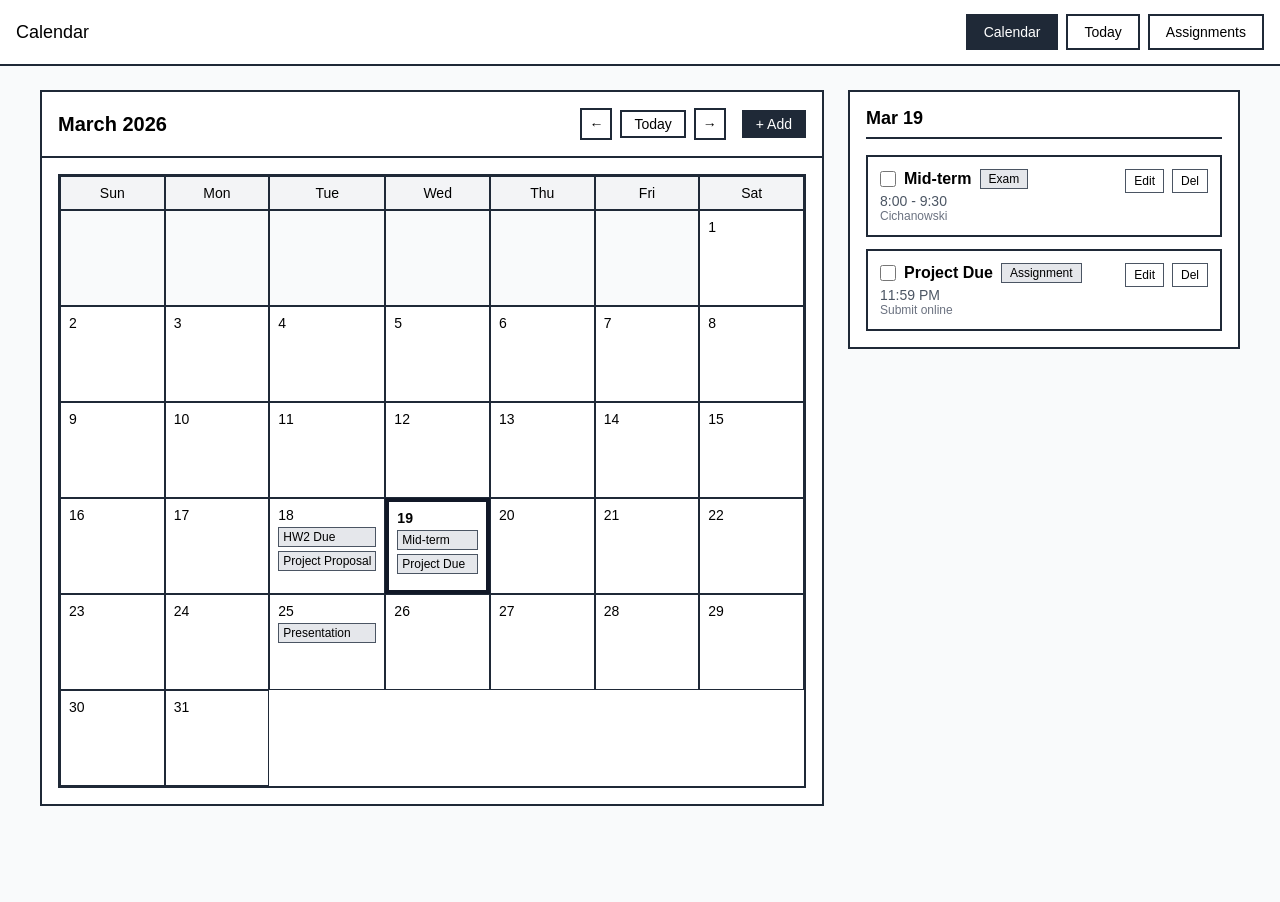
==== index.html @ a4a1360e "Initial Commit" ====
<!DOCTYPE html>
<html lang="en">
    <head>
    <meta charset="UTF-8">
    <meta name="viewport" content="width=device-width, initial-scale=1.0">
    <meta name="author" content="Dre Harm">
    <meta name="author" content="Ethan Larson">
    <title>Calendar Prototype</title>
    <link rel="stylesheet" href="styles.css">
    </head>
    <body>
    <nav class="navbar">
        <div class="container">
        <div class="nav-content">
            <div class="logo-section">
            <div class="logo-box"></div>
            <span class="site-title">Calendar</span>
            </div>
            <div class="nav-buttons">
            <button class="nav-btn active">Calendar</button>
            <button class="nav-btn">Today</button>
            <button class="nav-btn">Assignments</button>
            </div>
        </div>
        </div>
    </nav>
    <main class="main-content">
        <div class="container">
        <div class="grid-layout">
            <!-- grid for calender -->
            <div class="calendar-section">
            <div class="calendar-box">
                <div class="calendar-header">
                <h2 id="month-year">March 2026</h2>
                <div class="calendar-controls">
                    <button class="control-btn">←</button>
                    <button class="control-btn">Today</button>
                    <button class="control-btn">→</button>
                    <button class="control-btn active">+ Add</button>
                </div>
                </div>
                <!-- days for the calendar -->
                <div class="calendar-body">
                <div class="calendar-grid">
                    <!-- day headers -->
                    <div class="day-header">Sun</div>
                    <div class="day-header">Mon</div>
                    <div class="day-header">Tue</div>
                    <div class="day-header">Wed</div>
                    <div class="day-header">Thu</div>
                    <div class="day-header">Fri</div>
                    <div class="day-header">Sat</div>

                    <!-- need some blank days to move the start of the month-->
                    <div class="day-cell empty"></div>
                    <div class="day-cell empty"></div>
                    <div class="day-cell empty"></div>
                    <div class="day-cell empty"></div>
                    <div class="day-cell empty"></div>
                    <div class="day-cell empty"></div>

                    <div class="day-cell"><div class="day-number">1</div></div>
                    <div class="day-cell"><div class="day-number">2</div></div>
                    <div class="day-cell"><div class="day-number">3</div></div>
                    <div class="day-cell"><div class="day-number">4</div></div>
                    <div class="day-cell"><div class="day-number">5</div></div>
                    <div class="day-cell"><div class="day-number">6</div></div>
                    <div class="day-cell"><div class="day-number">7</div></div>
                    <div class="day-cell"><div class="day-number">8</div></div>
                    <div class="day-cell"><div class="day-number">9</div></div>
                    <div class="day-cell"><div class="day-number">10</div></div>
                    <div class="day-cell"><div class="day-number">11</div></div>
                    <div class="day-cell"><div class="day-number">12</div></div>
                    <div class="day-cell"><div class="day-number">13</div></div>
                    <div class="day-cell"><div class="day-number">14</div></div>
                    <div class="day-cell"><div class="day-number">15</div></div>
                    <div class="day-cell"><div class="day-number">16</div></div>
                    <div class="day-cell"><div class="day-number">17</div></div>
                    <div class="day-cell">
                    <div class="day-number">18</div>
                    <div class="events">
                        <div class="event-tag">HW2 Due</div>
                        <div class="event-tag">Project Proposal</div>
                    </div>
                    </div>
                    <div class="day-cell today"><div class="day-number">19</div>
                        <div class="events">
                            <div class="event-tag">Mid-term</div>
                            <div class="event-tag">Project Due</div>
                        </div>
                    </div>
                    <div class="day-cell"><div class="day-number">20</div></div>
                    <div class="day-cell"><div class="day-number">21</div></div>
                    <div class="day-cell"><div class="day-number">22</div></div>
                    <div class="day-cell"><div class="day-number">23</div></div>
                    <div class="day-cell"><div class="day-number">24</div></div>
                    <div class="day-cell"><div class="day-number">25</div>
                        <div class="events">
                            <div class="event-tag">Presentation</div>
                        </div>
                    </div>
                    <div class="day-cell"><div class="day-number">26</div></div>
                    <div class="day-cell"><div class="day-number">27</div></div>
                    <div class="day-cell"><div class="day-number">28</div></div>
                    <div class="day-cell"><div class="day-number">29</div></div>
                    <div class="day-cell"><div class="day-number">30</div></div>
                    <div class="day-cell"><div class="day-number">31</div></div>
                </div>
                </div>
            </div>
            </div>
            <div class="events-section">
            <div class="events-box">
                <h3 class="events-title">Mar 19</h3>
                <div class="event-card">
                <div class="event-content">
                    <div class="event-header">
                    <input type="checkbox" class="event-checkbox">
                    <h4>Mid-term</h4>
                    <span class="event-type">Exam</span>
                    </div>
                    <div class="event-details">
                    <div>8:00 - 9:30</div>
                    <div class="event-note">Cichanowski</div>
                    </div>
                </div>
                <div class="event-actions">
                    <button class="action-btn">Edit</button>
                    <button class="action-btn">Del</button>
                </div>
                </div>
                <div class="event-card">
                <div class="event-content">
                    <div class="event-header">
                        <input type="checkbox" class="event-checkbox">
                    <h4>Project Due</h4>
                    <span class="event-type">Assignment</span>
                    </div>
                    <div class="event-details">
                    <div>11:59 PM</div>
                    <div class="event-note">Submit online</div>
                    </div>
                </div>
                <div class="event-actions">
                    <button class="action-btn">Edit</button>
                    <button class="action-btn">Del</button>
                </div>
                </div>
            </div>
            </div>
        </div>
        </div>
    </main>
    </body>
</html>
---- styles.css ----
* {
  margin: 0;
  padding: 0;
  box-sizing: border-box;
}

body {
  min-height: 100vh;
  background: white;
  font-family: -apple-system, BlinkMacSystemFont, 'Segoe UI', Roboto, Oxygen, Ubuntu, Cantarell, sans-serif;
}

/* top nav bar stuff */
.navbar {
  border-bottom: 2px solid #1f2937;
  background: white;
}

.container {
  max-width: 1280px;
  margin: 0 auto;
  padding: 0 1rem;
}

.nav-content {
  display: flex;
  align-items: center;
  justify-content: space-between;
  height: 64px;
}


/* if we want to add a logo we can add this 
.logo-section {
  display: flex;
  align-items: center;
  gap: 0.5rem;
}

.logo-box {
  width: 40px;
  height: 40px;
  border: 2px solid #1f2937;
  display: flex;
  align-items: center;
  justify-content: center;
}
*/

.site-title {
  font-size: 18px;
}

.nav-buttons {
  display: flex;
  gap: 0.5rem;
}

.nav-btn {
  padding: 0.5rem 1rem;
  border: 2px solid #1f2937;
  background: white;
  cursor: pointer;
  font-size: 14px;
}

/* use this one to show if calandar, today, or assignments tab is clicked */
.nav-btn.active {
  background: #1f2937;
  color: white;
}

.main-content {
  max-width: 1280px;
  margin: 0 auto;
  padding: 1.5rem;
  background: #f9fafb;
  min-height: calc(100vh - 64px);
}

/* stuff for the calendar section */
.calendar-box {
  border: 2px solid #1f2937;
  background: white;
}

.calendar-header {
  padding: 1rem;
  border-bottom: 2px solid #1f2937;
  display: flex;
  align-items: center;
  justify-content: space-between;
}

.calendar-header h2 {
  font-size: 20px;
}

.calendar-controls {
  display: flex;
  align-items: center;
  gap: 0.5rem;
}

.control-btn {
  padding: 0.25rem 0.75rem;
  border: 2px solid #1f2937;
  background: white;
  cursor: pointer;
  font-size: 14px;
}

.control-btn.active {
  background: #1f2937;
  color: white;
  margin-left: 0.5rem;
}

.calendar-body {
  padding: 1rem;
}

.calendar-grid {
  display: grid;
  grid-template-columns: repeat(7, 1fr);
  border: 2px solid #1f2937;
}

.day-header {
  border: 1px solid #1f2937;
  padding: 0.5rem;
  text-align: center;
  background: #f3f4f6;
  font-size: 14px;
}

.day-cell {
  border: 1px solid #1f2937;
  min-height: 96px;
  padding: 0.5rem;
  background: white;
  cursor: pointer;
}

.day-cell.empty {
  background: #f9fafb;
}

.day-cell.today {
  border: 4px solid #111827;
}

.day-number {
  font-size: 14px;
  margin-bottom: 0.25rem;
}

.day-cell.today .day-number {
  font-weight: bold;
}

.events {
  display: flex;
  flex-direction: column;
  gap: 0.25rem;
}

.event-tag {
  font-size: 12px;
  padding: 0.125rem 0.25rem;
  border: 1px solid #4b5563;
  background: #e5e7eb;
  white-space: nowrap;
  overflow: hidden;
  text-overflow: ellipsis;
}

/* task area */
.events-box {
  border: 2px solid #1f2937;
  background: white;
  padding: 1rem;
}

.events-title {
  margin-bottom: 1rem;
  font-size: 18px;
  border-bottom: 2px solid #1f2937;
  padding-bottom: 0.5rem;
}

.event-card {
  padding: 0.75rem;
  border: 2px solid #1f2937;
  background: white;
  margin-bottom: 0.75rem;
}

.event-card {
  display: flex;
  align-items: start;
  justify-content: space-between;
  gap: 1rem;
}

.event-content {
  flex: 1;
  min-width: 0;
}

.event-header {
  display: flex;
  align-items: center;
  gap: 0.5rem;
  margin-bottom: 0.25rem;
}

.event-checkbox {
  width: 16px;
  height: 16px;
}

.event-header h4 {
  font-size: 16px;
  white-space: nowrap;
  overflow: hidden;
  text-overflow: ellipsis;
}

.event-type {
  padding: 0.125rem 0.5rem;
  border: 1px solid #4b5563;
  background: #e5e7eb;
  font-size: 12px;
  white-space: nowrap;
}

.event-details {
  font-size: 14px;
  color: #4b5563;
}

.event-note {
  color: #6b7280;
  font-size: 12px;
}

.event-actions {
  display: flex;
  gap: 0.5rem;
}

.action-btn {
  padding: 0.25rem 0.5rem;
  border: 1px solid #4b5563;
  background: white;
  cursor: pointer;
  font-size: 12px;
}

/* to be safe and explict, AI was used to adjust styles below this line */

.event-card:last-child {
  margin-bottom: 0;
}

.control-btn:first-child,
.control-btn:nth-child(3) {
  width: 32px;
  height: 32px;
  padding: 0;
  display: flex;
  align-items: center;
  justify-content: center;
}

.grid-layout {
  display: grid;
  grid-template-columns: 2fr 1fr;
  gap: 1.5rem;
}

/* Responsive */
@media (max-width: 1024px) {
  .grid-layout {
    grid-template-columns: 1fr;
  }
}
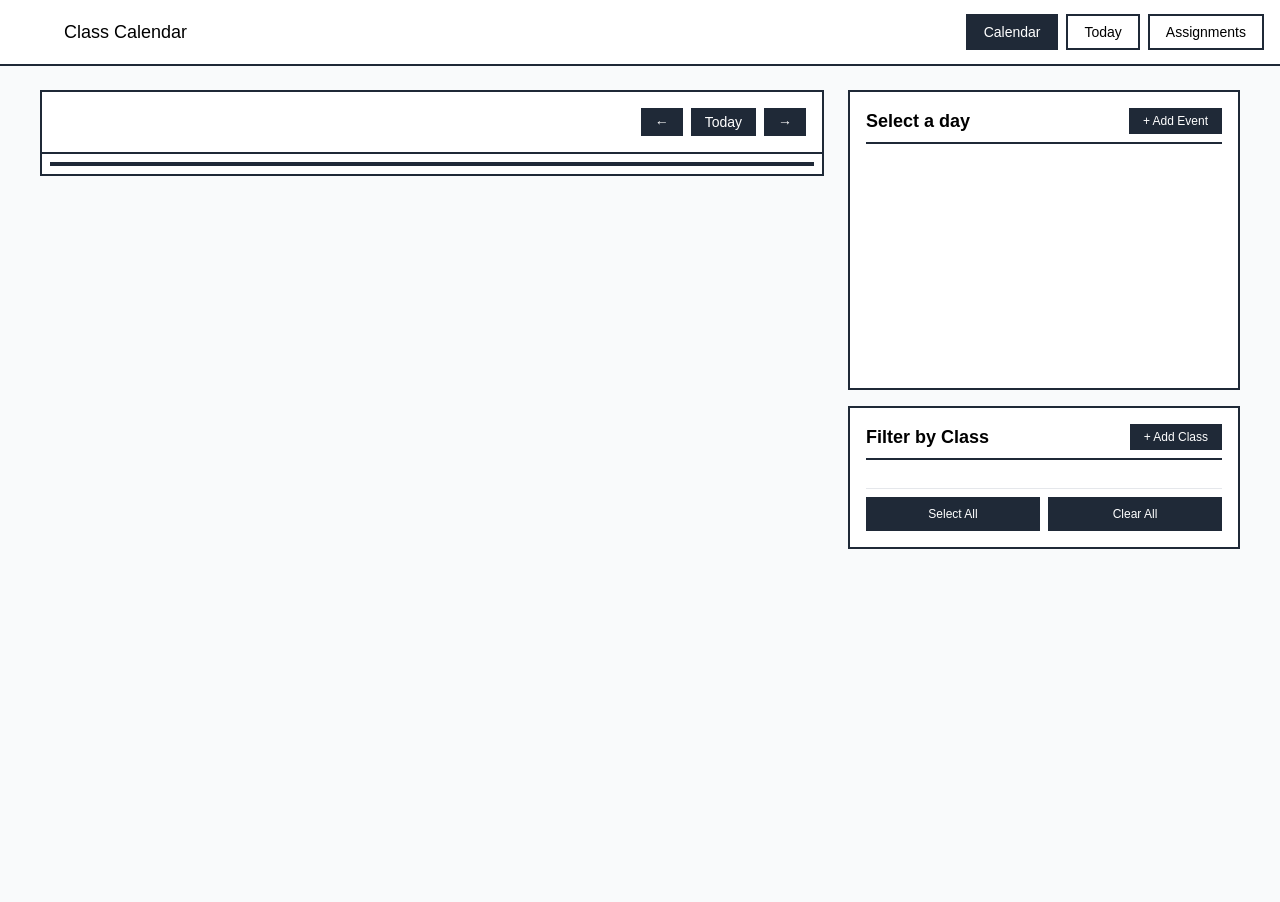
==== commit e14bf34d: "Update index.html" ====
--- a/index.html
+++ b/index.html
@@ -1,155 +1,142 @@
 <!DOCTYPE html>
 <html lang="en">
-    <head>
+<head>
     <meta charset="UTF-8">
     <meta name="viewport" content="width=device-width, initial-scale=1.0">
     <meta name="author" content="Dre Harm">
     <meta name="author" content="Ethan Larson">
-    <title>Calendar Prototype</title>
+    <title>Class Calendar</title>
     <link rel="stylesheet" href="styles.css">
-    </head>
-    <body>
+</head>
+<body>
     <nav class="navbar">
         <div class="container">
-        <div class="nav-content">
-            <div class="logo-section">
-            <div class="logo-box"></div>
-            <span class="site-title">Calendar</span>
+            <div class="nav-content">
+                <div class="logo-section">
+                    <div class="logo-box"></div>
+                    <span class="site-title">Class Calendar</span>
+                </div>
+                <div class="nav-buttons">
+                    <button onclick="window.location.href='index.html'" class="nav-btn active">Calendar</button>
+                    <button onclick="window.location.href='today.html'" class="nav-btn">Today</button>
+                    <button onclick="window.location.href='assignments.html'" class="nav-btn">Assignments</button>
+                </div>
             </div>
-            <div class="nav-buttons">
-            <button class="nav-btn active">Calendar</button>
-            <button class="nav-btn">Today</button>
-            <button class="nav-btn">Assignments</button>
-            </div>
-        </div>
         </div>
     </nav>
     <main class="main-content">
         <div class="container">
-        <div class="grid-layout">
-            <!-- grid for calender -->
-            <div class="calendar-section">
-            <div class="calendar-box">
-                <div class="calendar-header">
-                <h2 id="month-year">March 2026</h2>
-                <div class="calendar-controls">
-                    <button class="control-btn">←</button>
-                    <button class="control-btn">Today</button>
-                    <button class="control-btn">→</button>
-                    <button class="control-btn active">+ Add</button>
-                </div>
-                </div>
-                <!-- days for the calendar -->
-                <div class="calendar-body">
-                <div class="calendar-grid">
-                    <!-- day headers -->
-                    <div class="day-header">Sun</div>
-                    <div class="day-header">Mon</div>
-                    <div class="day-header">Tue</div>
-                    <div class="day-header">Wed</div>
-                    <div class="day-header">Thu</div>
-                    <div class="day-header">Fri</div>
-                    <div class="day-header">Sat</div>
-
-                    <!-- need some blank days to move the start of the month-->
-                    <div class="day-cell empty"></div>
-                    <div class="day-cell empty"></div>
-                    <div class="day-cell empty"></div>
-                    <div class="day-cell empty"></div>
-                    <div class="day-cell empty"></div>
-                    <div class="day-cell empty"></div>
-
-                    <div class="day-cell"><div class="day-number">1</div></div>
-                    <div class="day-cell"><div class="day-number">2</div></div>
-                    <div class="day-cell"><div class="day-number">3</div></div>
-                    <div class="day-cell"><div class="day-number">4</div></div>
-                    <div class="day-cell"><div class="day-number">5</div></div>
-                    <div class="day-cell"><div class="day-number">6</div></div>
-                    <div class="day-cell"><div class="day-number">7</div></div>
-                    <div class="day-cell"><div class="day-number">8</div></div>
-                    <div class="day-cell"><div class="day-number">9</div></div>
-                    <div class="day-cell"><div class="day-number">10</div></div>
-                    <div class="day-cell"><div class="day-number">11</div></div>
-                    <div class="day-cell"><div class="day-number">12</div></div>
-                    <div class="day-cell"><div class="day-number">13</div></div>
-                    <div class="day-cell"><div class="day-number">14</div></div>
-                    <div class="day-cell"><div class="day-number">15</div></div>
-                    <div class="day-cell"><div class="day-number">16</div></div>
-                    <div class="day-cell"><div class="day-number">17</div></div>
-                    <div class="day-cell">
-                    <div class="day-number">18</div>
-                    <div class="events">
-                        <div class="event-tag">HW2 Due</div>
-                        <div class="event-tag">Project Proposal</div>
-                    </div>
-                    </div>
-                    <div class="day-cell today"><div class="day-number">19</div>
-                        <div class="events">
-                            <div class="event-tag">Mid-term</div>
-                            <div class="event-tag">Project Due</div>
+            <div class="grid-layout">
+                <div class="calendar-section">
+                    <div class="calendar-box">
+                        <div class="calendar-header">
+                            <h2 id="month-year"></h2>
+                            <div class="calendar-controls">
+                                <button class="control-btn" id="prevMonth">←</button>
+                                <button class="control-btn" id="todayBtn">Today</button>
+                                <button class="control-btn" id="nextMonth">→</button>
+                            </div>
+                        </div>
+                        <div class="calendar-body">
+                            <div class="calendar-grid" id="calendarGrid"></div>
                         </div>
                     </div>
-                    <div class="day-cell"><div class="day-number">20</div></div>
-                    <div class="day-cell"><div class="day-number">21</div></div>
-                    <div class="day-cell"><div class="day-number">22</div></div>
-                    <div class="day-cell"><div class="day-number">23</div></div>
-                    <div class="day-cell"><div class="day-number">24</div></div>
-                    <div class="day-cell"><div class="day-number">25</div>
-                        <div class="events">
-                            <div class="event-tag">Presentation</div>
+                </div>
+                <div class="right-panel">
+                    <div class="events-box">
+                        <div class="events-header">
+                            <h3 class="events-title" id="selectedDate">Select a day</h3>
+                            <button class="add-event-btn" id="addEventBtn">+ Add Event</button>
+                        </div>
+                        <div id="eventsList"></div>
+                    </div>
+                    <div class="classes-box">
+                        <div class="classes-header">
+                            <h3 class="classes-title">Filter by Class</h3>
+                            <button class="add-class-btn" id="addClassBtn">+ Add Class</button>
+                        </div>
+                        <div class="classes-list" id="classesList"></div>
+                        <div class="filter-actions">
+                            <button class="filter-btn" id="selectAllBtn">Select All</button>
+                            <button class="filter-btn" id="clearAllBtn">Clear All</button>
                         </div>
                     </div>
-                    <div class="day-cell"><div class="day-number">26</div></div>
-                    <div class="day-cell"><div class="day-number">27</div></div>
-                    <div class="day-cell"><div class="day-number">28</div></div>
-                    <div class="day-cell"><div class="day-number">29</div></div>
-                    <div class="day-cell"><div class="day-number">30</div></div>
-                    <div class="day-cell"><div class="day-number">31</div></div>
-                </div>
                 </div>
             </div>
+        </div>
+    </main>
+    <!-- ai was used to make both these forms -->
+    <div id="eventModal" class="modal">
+        <div class="modal-content">
+            <div class="modal-header">
+                <h3 id="eventModalTitle">Add Event</h3>
+                <span class="close-btn">&times;</span>
             </div>
-            <div class="events-section">
-            <div class="events-box">
-                <h3 class="events-title">Mar 19</h3>
-                <div class="event-card">
-                <div class="event-content">
-                    <div class="event-header">
-                    <input type="checkbox" class="event-checkbox">
-                    <h4>Mid-term</h4>
-                    <span class="event-type">Exam</span>
-                    </div>
-                    <div class="event-details">
-                    <div>8:00 - 9:30</div>
-                    <div class="event-note">Cichanowski</div>
+            <form id="eventForm">
+                <div class="form-group">
+                    <label for="eventTitle">Title *</label>
+                    <input type="text" id="eventTitle" required>
+                </div>
+                <div class="form-group">
+                    <label for="eventType">Type</label>
+                    <select id="eventType">
+                        <option value="Assignment">Assignment</option>
+                        <option value="Discussion">Discussion</option>
+                        <option value="Quiz">Quiz</option>
+                        <option value="Exam">Exam</option>
+                        <option value="Meeting">Meeting</option>
+                        <option value="Lecture">Lecture</option>
+                        <option value="Task">Work</option>
+                        <option value="Other">Other</option>
+                    </select>
+                </div>
+                <div class="form-group">
+                    <label for="eventTime">Time</label>
+                    <input type="text" id="eventTime" placeholder="e.g., 11:59 PM or 2:00 PM">
+                </div>
+                <div class="form-group">
+                    <label for="eventNote">Note</label>
+                    <textarea id="eventNote" rows="2" placeholder="Additional details..."></textarea>
+                </div>
+                <div class="form-group">
+                    <label for="eventClass">Class (Optional)</label>
+                    <select id="eventClass">
+                        <option value="">-- No Class --</option>
+                    </select>
+                </div>
+                <div class="form-actions">
+                    <button type="button" class="cancel-btn" id="cancelEventBtn">Cancel</button>
+                    <button type="submit" class="submit-btn">Save Event</button>
+                </div>
+            </form>
+        </div>
+    </div>
+    <div id="classModal" class="modal">
+        <div class="modal-content">
+            <div class="modal-header">
+                <h3 id="classModalTitle">Add Class</h3>
+                <span class="close-btn">&times;</span>
+            </div>
+            <form id="classForm">
+                <div class="form-group">
+                    <label for="className">Class Name *</label>
+                    <input type="text" id="className" required placeholder="e.g., CS 444 - Senior Project">
+                </div>
+                <div class="form-group">
+                    <label for="classColor">Class Color</label>
+                    <input type="color" id="classColor" value="#3b82f6">
+                    <div class="color-preview">
+                        <span>Selected color: </span>
+                        <span class="color-sample" id="colorSample"></span>
                     </div>
                 </div>
-                <div class="event-actions">
-                    <button class="action-btn">Edit</button>
-                    <button class="action-btn">Del</button>
+                <div class="form-actions">
+                    <button type="button" class="cancel-btn" id="cancelClassBtn">Cancel</button>
+                    <button type="submit" class="submit-btn">Save Class</button>
                 </div>
-                </div>
-                <div class="event-card">
-                <div class="event-content">
-                    <div class="event-header">
-                        <input type="checkbox" class="event-checkbox">
-                    <h4>Project Due</h4>
-                    <span class="event-type">Assignment</span>
-                    </div>
-                    <div class="event-details">
-                    <div>11:59 PM</div>
-                    <div class="event-note">Submit online</div>
-                    </div>
-                </div>
-                <div class="event-actions">
-                    <button class="action-btn">Edit</button>
-                    <button class="action-btn">Del</button>
-                </div>
-                </div>
-            </div>
-            </div>
+            </form>
         </div>
-        </div>
-    </main>
-    </body>
+    </div>
+    <script src="script.js"></script>
+</body>
 </html>
--- a/styles.css
+++ b/styles.css
@@ -3,73 +3,59 @@
   padding: 0;
   box-sizing: border-box;
 }
-
 body {
-  min-height: 100vh;
-  background: white;
-  font-family: -apple-system, BlinkMacSystemFont, 'Segoe UI', Roboto, Oxygen, Ubuntu, Cantarell, sans-serif;
-}
-
-/* top nav bar stuff */
+  background: white;
+  font-family: BlinkMacSystemFont, "Segoe UI", Roboto, sans-serif;
+}
+button {
+  cursor: pointer;
+}
 .navbar {
   border-bottom: 2px solid #1f2937;
   background: white;
 }
-
 .container {
   max-width: 1280px;
   margin: 0 auto;
   padding: 0 1rem;
 }
-
 .nav-content {
   display: flex;
   align-items: center;
   justify-content: space-between;
   height: 64px;
 }
-
-
-/* if we want to add a logo we can add this 
 .logo-section {
   display: flex;
   align-items: center;
   gap: 0.5rem;
 }
-
 .logo-box {
   width: 40px;
   height: 40px;
-  border: 2px solid #1f2937;
-  display: flex;
-  align-items: center;
-  justify-content: center;
-}
-*/
-
+}
 .site-title {
   font-size: 18px;
-}
-
+  font-weight: 500;
+}
 .nav-buttons {
   display: flex;
   gap: 0.5rem;
 }
-
 .nav-btn {
   padding: 0.5rem 1rem;
   border: 2px solid #1f2937;
   background: white;
-  cursor: pointer;
   font-size: 14px;
-}
-
-/* use this one to show if calandar, today, or assignments tab is clicked */
+  font-weight: 500;
+}
 .nav-btn.active {
   background: #1f2937;
   color: white;
 }
-
+.nav-btn.active:hover {
+  background: #36475f;
+}
 .main-content {
   max-width: 1280px;
   margin: 0 auto;
@@ -77,212 +63,776 @@
   background: #f9fafb;
   min-height: calc(100vh - 64px);
 }
-
-/* stuff for the calendar section */
 .calendar-box {
   border: 2px solid #1f2937;
   background: white;
-}
-
+  overflow-x: auto;
+}
 .calendar-header {
   padding: 1rem;
   border-bottom: 2px solid #1f2937;
   display: flex;
-  align-items: center;
   justify-content: space-between;
-}
-
+  flex-wrap: wrap;
+  gap: 0.75rem;
+}
 .calendar-header h2 {
   font-size: 20px;
-}
-
+  font-weight: 600;
+}
 .calendar-controls {
   display: flex;
-  align-items: center;
-  gap: 0.5rem;
-}
-
+  gap: 0.5rem;
+  flex-wrap: wrap;
+}
 .control-btn {
   padding: 0.25rem 0.75rem;
   border: 2px solid #1f2937;
-  background: white;
-  cursor: pointer;
-  font-size: 14px;
-}
-
-.control-btn.active {
   background: #1f2937;
   color: white;
-  margin-left: 0.5rem;
-}
-
+  font-size: 14px;
+  font-weight: 500;
+}
+.control-btn:hover {
+  background: #36475f;
+}
 .calendar-body {
-  padding: 1rem;
-}
-
+  padding: 0.5rem;
+  overflow-x: auto;
+}
 .calendar-grid {
   display: grid;
   grid-template-columns: repeat(7, 1fr);
   border: 2px solid #1f2937;
-}
-
+  min-width: 600px;
+}
 .day-header {
   border: 1px solid #1f2937;
   padding: 0.5rem;
   text-align: center;
   background: #f3f4f6;
-  font-size: 14px;
-}
-
+  font-size: 12px;
+  font-weight: 600;
+}
 .day-cell {
   border: 1px solid #1f2937;
-  min-height: 96px;
-  padding: 0.5rem;
+  min-height: 80px;
+  padding: 0.25rem;
   background: white;
   cursor: pointer;
-}
-
+  overflow: hidden;
+  display: flex;
+  flex-direction: column;
+}
 .day-cell.empty {
-  background: #f9fafb;
-}
-
-.day-cell.today {
-  border: 4px solid #111827;
-}
-
+  background: #dee2e4;
+  cursor: default;
+}
+.day-cell.selected-day {
+  background: #818181;
+}
+.day-cell.selected-day .day-number {
+  color: white;
+  font-weight: bold;
+}
+.day-cell.selected-day .event-tag {
+  background: #484949;
+  border-color: #1d1e1f;
+  color: white;
+}
 .day-number {
-  font-size: 14px;
+  font-size: 12px;
+  font-weight: 500;
   margin-bottom: 0.25rem;
 }
-
-.day-cell.today .day-number {
-  font-weight: bold;
-}
-
 .events {
   display: flex;
   flex-direction: column;
-  gap: 0.25rem;
-}
-
+  gap: 0.2rem;
+  margin-top: 2px;
+  overflow: hidden;
+}
 .event-tag {
-  font-size: 12px;
-  padding: 0.125rem 0.25rem;
+  font-size: 9px;
+  padding: 0.1rem 0.2rem;
   border: 1px solid #4b5563;
   background: #e5e7eb;
+  overflow: hidden;
+  text-overflow: ellipsis;
   white-space: nowrap;
-  overflow: hidden;
-  text-overflow: ellipsis;
-}
-
-/* task area */
+  display: block;
+}
+.event-tag.completed {
+  text-decoration: line-through;
+  opacity: 0.6;
+  background: #d1d5db;
+}
+.right-panel {
+  display: flex;
+  flex-direction: column;
+  gap: 1rem;
+}
+.events-box,
+.classes-box {
+  border: 2px solid #1f2937;
+  background: white;
+  padding: 1rem;
+  display: flex;
+  flex-direction: column;
+  overflow: hidden;
+}
 .events-box {
-  border: 2px solid #1f2937;
-  background: white;
-  padding: 1rem;
-}
-
-.events-title {
-  margin-bottom: 1rem;
-  font-size: 18px;
+  max-height: 300px;
+  min-height: 300px;
+}
+.events-header,
+.classes-header {
+  display: flex;
+  align-items: center;
+  justify-content: space-between;
+  margin-bottom: 0.75rem;
   border-bottom: 2px solid #1f2937;
   padding-bottom: 0.5rem;
-}
-
+  gap: 1rem;
+}
+.events-title,
+.classes-title {
+  font-size: 18px;
+  font-weight: 600;
+  margin: 0;
+  overflow: hidden;
+  text-overflow: ellipsis;
+  white-space: nowrap;
+}
+.events-title {
+  flex: 1;
+}
+.add-event-btn,
+.add-class-btn {
+  padding: 0.25rem 0.75rem;
+  border: 2px solid #1f2937;
+  background: #1f2937;
+  color: white;
+  font-size: 12px;
+  font-weight: 500;
+}
+.add-event-btn:hover,
+.add-class-btn:hover,
+.filter-btn:hover {
+  background: #36475f;
+}
+#eventsList,
+.classes-list {
+  flex: 1;
+  overflow-y: auto;
+  min-height: 0;
+}
+#eventsList::-webkit-scrollbar,
+.classes-list::-webkit-scrollbar {
+  width: 6px;
+}
+#eventsList::-webkit-scrollbar-track,
+.classes-list::-webkit-scrollbar-track {
+  background: #f1f1f1;
+}
+#eventsList::-webkit-scrollbar-thumb,
+.classes-list::-webkit-scrollbar-thumb {
+  background: #888;
+}
+#eventsList::-webkit-scrollbar-thumb:hover,
+.classes-list::-webkit-scrollbar-thumb:hover {
+  background: #555;
+}
 .event-card {
   padding: 0.75rem;
   border: 2px solid #1f2937;
   background: white;
   margin-bottom: 0.75rem;
-}
-
-.event-card {
-  display: flex;
-  align-items: start;
+  display: flex;
   justify-content: space-between;
   gap: 1rem;
-}
-
+  overflow: hidden;
+}
+.event-card:last-child {
+  margin-bottom: 0;
+}
 .event-content {
   flex: 1;
   min-width: 0;
-}
-
+  overflow: hidden;
+}
 .event-header {
   display: flex;
   align-items: center;
   gap: 0.5rem;
   margin-bottom: 0.25rem;
-}
-
+  flex-wrap: wrap;
+}
 .event-checkbox {
   width: 16px;
   height: 16px;
-}
-
+  cursor: pointer;
+}
 .event-header h4 {
-  font-size: 16px;
+  font-size: 14px;
+  font-weight: 600;
+  overflow: hidden;
+  text-overflow: ellipsis;
   white-space: nowrap;
-  overflow: hidden;
-  text-overflow: ellipsis;
-}
-
+  max-width: 180px;
+}
 .event-type {
   padding: 0.125rem 0.5rem;
   border: 1px solid #4b5563;
   background: #e5e7eb;
+  font-size: 10px;
+  font-weight: 500;
+  white-space: nowrap;
+}
+.event-details {
   font-size: 12px;
+  color: #4b5563;
+  overflow: hidden;
+  text-overflow: ellipsis;
   white-space: nowrap;
 }
-
-.event-details {
-  font-size: 14px;
-  color: #4b5563;
-}
-
 .event-note {
   color: #6b7280;
-  font-size: 12px;
-}
-
+  font-size: 11px;
+  overflow: hidden;
+  text-overflow: ellipsis;
+  white-space: nowrap;
+}
 .event-actions {
   display: flex;
   gap: 0.5rem;
 }
-
 .action-btn {
   padding: 0.25rem 0.5rem;
   border: 1px solid #4b5563;
   background: white;
+  font-size: 10px;
+  font-weight: 500;
+}
+.action-btn:hover {
+  background: #f3f4f6;
+}
+.classes-list {
+  gap: 0.5rem;
+  margin-bottom: 1rem;
+  max-height: 250px;
+}
+.class-item {
+  display: flex;
+  align-items: center;
+  gap: 0.5rem;
+  padding: 0.5rem;
+  border: 1px solid #e5e7eb;
   cursor: pointer;
+}
+.class-item:hover {
+  background: #f3f4f6;
+}
+.class-checkbox {
+  width: 18px;
+  height: 18px;
+  cursor: pointer;
+}
+.class-name {
+  font-size: 13px;
+  font-weight: 500;
+  flex: 1;
+  overflow: hidden;
+  text-overflow: ellipsis;
+  white-space: nowrap;
+}
+.class-actions {
+  display: flex;
+  gap: 0.5rem;
+  margin-left: auto;
+  align-items: center;
+}
+.class-color {
+  width: 22px;
+  height: 22px;
+  border: 2px solid #d1d5db;
+  cursor: pointer;
+}
+.class-color:hover {
+  transform: scale(1.1);
+  border-color: #1f2937;
+}
+.class-edit-btn,
+.class-delete-btn {
+  padding: 0.2rem 0.4rem;
+  border: 1px solid #4b5563;
+  background: white;
+  font-size: 9px;
+  font-weight: 500;
+}
+.class-edit-btn:hover {
+  background: #3b82f6;
+  color: white;
+}
+.class-delete-btn:hover {
+  background: #ef4444;
+  color: white;
+}
+.filter-actions {
+  display: flex;
+  gap: 0.5rem;
+  padding-top: 0.5rem;
+  border-top: 1px solid #e5e7eb;
+}
+.filter-btn {
+  flex: 1;
+  padding: 0.5rem;
+  border: 2px solid #1f2937;
+  background: #1f2937;
+  color: white;
   font-size: 12px;
-}
-
-/* to be safe and explict, AI was used to adjust styles below this line */
-
-.event-card:last-child {
-  margin-bottom: 0;
-}
-
-.control-btn:first-child,
-.control-btn:nth-child(3) {
-  width: 32px;
-  height: 32px;
-  padding: 0;
-  display: flex;
-  align-items: center;
-  justify-content: center;
-}
-
+  font-weight: 500;
+}
 .grid-layout {
   display: grid;
   grid-template-columns: 2fr 1fr;
   gap: 1.5rem;
 }
 
-/* Responsive */
+/* to be safe and explict, AI was used to adjust and/or generate the modal and form stuff below this line*/
+
+.modal {
+  display: none;
+  position: fixed;
+  z-index: 1000;
+  left: 0;
+  top: 0;
+  width: 100%;
+  height: 100%;
+  background: rgba(0, 0, 0, 0.5);
+}
+.modal-content {
+  background: white;
+  margin: 10% auto;
+  border: 2px solid #1f2937;
+  width: 90%;
+  max-width: 500px;
+}
+.modal-header {
+  display: flex;
+  justify-content: space-between;
+  align-items: center;
+  padding: 1rem 1.5rem;
+  border-bottom: 2px solid #1f2937;
+  background: #f9fafb;
+}
+.modal-header h3 {
+  font-size: 18px;
+  font-weight: 600;
+}
+.close-btn {
+  font-size: 28px;
+  font-weight: bold;
+  cursor: pointer;
+  color: #6b7280;
+}
+.close-btn:hover {
+  color: #1f2937;
+}
+form {
+  padding: 1.5rem;
+}
+.form-group {
+  margin-bottom: 1rem;
+}
+.form-group label {
+  display: block;
+  margin-bottom: 0.5rem;
+  font-weight: 500;
+  font-size: 14px;
+}
+.form-group input,
+.form-group select,
+.form-group textarea {
+  width: 100%;
+  padding: 0.5rem;
+  border: 2px solid #d1d5db;
+  font-size: 14px;
+  font-family: inherit;
+  background: white;
+}
+.form-group input:focus,
+.form-group select:focus,
+.form-group textarea:focus {
+  outline: none;
+  border-color: #1f2937;
+}
+.form-group input[type="color"] {
+  width: 60px;
+  height: 40px;
+  padding: 2px;
+}
+.color-preview {
+  margin-top: 0.5rem;
+  font-size: 12px;
+  display: flex;
+  align-items: center;
+  gap: 0.5rem;
+}
+.color-sample {
+  width: 24px;
+  height: 24px;
+  border: 1px solid #d1d5db;
+}
+.form-actions {
+  display: flex;
+  gap: 1rem;
+  margin-top: 1.5rem;
+  justify-content: flex-end;
+}
+.cancel-btn,
+.submit-btn {
+  padding: 0.5rem 1rem;
+  border: 2px solid #1f2937;
+  font-size: 14px;
+  font-weight: 500;
+}
+.cancel-btn {
+  background: white;
+  color: #1f2937;
+}
+.cancel-btn:hover {
+  background: #f3f4f6;
+}
+.submit-btn {
+  background: #1f2937;
+  color: white;
+}
+.submit-btn:hover {
+  background: #374151;
+}
+.custom-color-picker {
+  position: fixed;
+  background: white;
+  border: 2px solid #1f2937;
+  padding: 0.5rem;
+  display: grid;
+  grid-template-columns: repeat(5, 1fr);
+  gap: 0.5rem;
+  z-index: 10000;
+  min-width: 180px;
+}
+.color-option {
+  width: 30px;
+  height: 30px;
+  cursor: pointer;
+  border: 2px solid transparent;
+}
+.color-option:hover {
+  transform: scale(1.1);
+  border-color: #1f2937;
+}
+.custom-color-option {
+  grid-column: span 5;
+  padding: 0.5rem;
+  text-align: center;
+  cursor: pointer;
+  border-top: 1px solid #e5e7eb;
+  font-size: 12px;
+  color: #4b5563;
+}
+.custom-color-option:hover {
+  background: #f3f4f6;
+  color: #1f2937;
+}
+textarea {
+  white-space: pre-wrap;
+  word-wrap: break-word;
+}
+
 @media (max-width: 1024px) {
   .grid-layout {
     grid-template-columns: 1fr;
-  }
-}
+    gap: 1rem;
+  }
+  .calendar-body {
+    padding: 0;
+  }
+  .calendar-grid {
+    min-width: 500px;
+  }
+  .day-cell {
+    min-height: 70px;
+  }
+  .event-tag {
+    font-size: 8px;
+  }
+}
+
+@media (max-width: 768px) {
+  .main-content {
+    padding: 1rem;
+  }
+  .nav-content {
+    flex-direction: column;
+    height: auto;
+    padding: 0.75rem 0;
+    gap: 0.75rem;
+  }
+  .nav-buttons {
+    width: 100%;
+    justify-content: center;
+  }
+  .nav-btn {
+    padding: 0.4rem 0.75rem;
+    font-size: 13px;
+  }
+  .calendar-header {
+    flex-direction: column;
+    align-items: stretch;
+  }
+  .calendar-header h2 {
+    text-align: center;
+  }
+  .calendar-controls {
+    justify-content: center;
+  }
+  .calendar-grid {
+    min-width: 450px;
+  }
+  .day-header {
+    font-size: 10px;
+    padding: 0.35rem;
+  }
+  .day-cell {
+    min-height: 65px;
+    padding: 0.2rem;
+  }
+  .day-number {
+    font-size: 10px;
+  }
+  .event-tag {
+    font-size: 7px;
+    padding: 0.1rem 0.15rem;
+  }
+  .events-box,
+  .classes-box {
+    padding: 0.75rem;
+  }
+  .events-title,
+  .classes-title {
+    font-size: 16px;
+  }
+  .event-header h4 {
+    font-size: 13px;
+    max-width: 140px;
+  }
+  .event-details {
+    font-size: 11px;
+  }
+  .modal-content {
+    margin: 15% auto;
+    width: 95%;
+  }
+  .form-group input,
+  .form-group select,
+  .form-group textarea {
+    font-size: 13px;
+  }
+  .calendar-body {
+    position: relative;
+  }
+  .calendar-body::after {
+    content: "← Swipe to scroll →";
+    display: block;
+    text-align: center;
+    font-size: 10px;
+    color: #6b7280;
+    padding: 0.5rem;
+    background: #f9fafb;
+    margin-top: 0.5rem;
+  }
+}
+@media (max-width: 600px) {
+  .container {
+    padding: 0 0.5rem;
+  }
+  .main-content {
+    padding: 0.75rem;
+  }
+  .logo-box {
+    width: 32px;
+    height: 32px;
+  }
+  .site-title {
+    font-size: 16px;
+  }
+  .nav-btn {
+    padding: 0.35rem 0.6rem;
+    font-size: 12px;
+  }
+  .control-btn {
+    padding: 0.2rem 0.5rem;
+    font-size: 12px;
+  }
+  .calendar-grid {
+    min-width: 380px;
+  }
+  .day-header {
+    font-size: 9px;
+    padding: 0.25rem;
+  }
+  .day-cell {
+    min-height: 55px;
+  }
+  .day-number {
+    font-size: 9px;
+  }
+  .event-tag {
+    font-size: 6.5px;
+    padding: 0.08rem 0.12rem;
+  }
+  .events-box,
+  .classes-box {
+    max-height: 250px;
+    min-height: 250px;
+  }
+  .event-card {
+    padding: 0.5rem;
+  }
+  .event-header h4 {
+    font-size: 12px;
+    max-width: 100px;
+  }
+  .event-type {
+    font-size: 9px;
+    padding: 0.1rem 0.35rem;
+  }
+  .event-details {
+    font-size: 10px;
+  }
+  .event-note {
+    font-size: 9px;
+  }
+  .action-btn {
+    padding: 0.2rem 0.35rem;
+    font-size: 9px;
+  }
+  .class-name {
+    font-size: 11px;
+  }
+  .class-color {
+    width: 18px;
+    height: 18px;
+  }
+  .class-edit-btn,
+  .class-delete-btn {
+    padding: 0.15rem 0.3rem;
+    font-size: 8px;
+  }
+  .filter-btn {
+    font-size: 10px;
+    padding: 0.35rem;
+  }
+  .modal-header h3 {
+    font-size: 16px;
+  }
+  .form-group label {
+    font-size: 12px;
+  }
+  .custom-color-picker {
+    min-width: 150px;
+    gap: 0.35rem;
+    padding: 0.35rem;
+  }
+  .color-option {
+    width: 24px;
+    height: 24px;
+  }
+  .custom-color-option {
+    font-size: 10px;
+    padding: 0.35rem;
+  }
+}
+@media (max-width: 480px) {
+  .nav-buttons {
+    gap: 0.3rem;
+  }
+  .nav-btn {
+    padding: 0.3rem 0.5rem;
+    font-size: 11px;
+  }
+  .calendar-grid {
+    min-width: 320px;
+  }
+  .day-header {
+    font-size: 8px;
+    padding: 0.2rem;
+  }
+  .day-cell {
+    min-height: 50px;
+  }
+  .day-number {
+    font-size: 8px;
+  }
+  .event-tag {
+    font-size: 6px;
+  }
+  .events-title,
+  .classes-title {
+    font-size: 14px;
+  }
+  .event-header h4 {
+    font-size: 11px;
+    max-width: 80px;
+  }
+  .event-type {
+    font-size: 8px;
+  }
+  .class-name {
+    font-size: 10px;
+  }
+  .filter-btn {
+    font-size: 9px;
+  }
+  .modal-content {
+    margin: 25% auto;
+  }
+  form {
+    padding: 1rem;
+  }
+  .form-group {
+    margin-bottom: 0.75rem;
+  }
+}
+@media (max-width: 380px) {
+  .calendar-grid {
+    min-width: 280px;
+  }
+  .day-header {
+    font-size: 7px;
+    padding: 0.15rem;
+  }
+  .day-cell {
+    min-height: 45px;
+  }
+  .event-tag {
+    font-size: 5.5px;
+  }
+  .event-header h4 {
+    font-size: 10px;
+    max-width: 65px;
+  }
+  .class-actions {
+    gap: 0.3rem;
+  }
+  .class-color {
+    width: 16px;
+    height: 16px;
+  }
+}
+@media (min-width: 769px) {
+  .calendar-body::after {
+    display: none;
+  }
+}
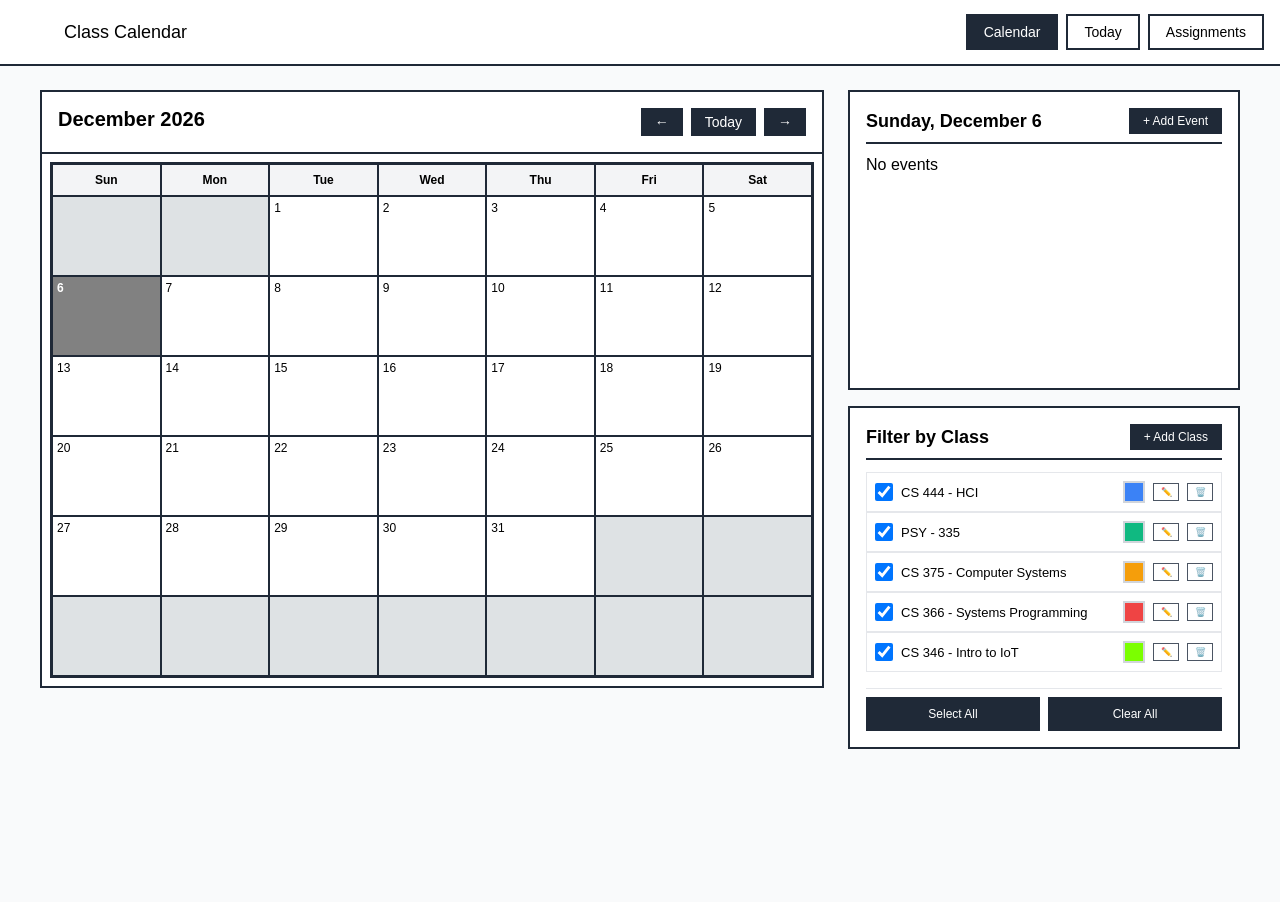
==== commit 84935566: "Added time drop downs for events" ====
--- a/index.html
+++ b/index.html
@@ -1,142 +1,202 @@
 <!DOCTYPE html>
 <html lang="en">
-<head>
-    <meta charset="UTF-8">
-    <meta name="viewport" content="width=device-width, initial-scale=1.0">
-    <meta name="author" content="Dre Harm">
-    <meta name="author" content="Ethan Larson">
-    <title>Class Calendar</title>
-    <link rel="stylesheet" href="styles.css">
-</head>
-<body>
-    <nav class="navbar">
-        <div class="container">
-            <div class="nav-content">
-                <div class="logo-section">
-                    <div class="logo-box"></div>
-                    <span class="site-title">Class Calendar</span>
-                </div>
-                <div class="nav-buttons">
-                    <button onclick="window.location.href='index.html'" class="nav-btn active">Calendar</button>
-                    <button onclick="window.location.href='today.html'" class="nav-btn">Today</button>
-                    <button onclick="window.location.href='assignments.html'" class="nav-btn">Assignments</button>
-                </div>
+    <head>
+        <meta charset="UTF-8">
+        <meta name="viewport" content="width=device-width, initial-scale=1.0">
+        <meta name="author" content="Dre Harm">
+        <meta name="author" content="Ethan Larson">
+        <title>Class Calendar</title>
+        <link rel="stylesheet" href="styles.css">
+    </head>
+    <body>
+        <nav class="navbar">
+            <div class="container">
+                <div class="nav-content">
+                    <div class="logo-section">
+                        <div class="logo-box"></div>
+                        <span class="site-title">Class Calendar</span>
+                    </div>
+                    <div class="nav-buttons">
+                        <button onclick="window.location.href='index.html'" class="nav-btn active">Calendar</button>
+                        <button onclick="window.location.href='today.html'" class="nav-btn">Today</button>
+                        <button onclick="window.location.href='assignments.html'" class="nav-btn">Assignments</button>
+                    </div>
+                </div>
+            </div>
+        </nav>
+        <main class="main-content">
+            <div class="container">
+                <div class="grid-layout">
+                    <div class="calendar-section">
+                        <div class="calendar-box">
+                            <div class="calendar-header">
+                                <h2 id="month-year"></h2>
+                                <div class="calendar-controls">
+                                    <button class="control-btn" id="prevMonth">←</button>
+                                    <button class="control-btn" id="todayBtn">Today</button>
+                                    <button class="control-btn" id="nextMonth">→</button>
+                                </div>
+                            </div>
+                            <div class="calendar-body">
+                                <div class="calendar-grid" id="calendarGrid"></div>
+                            </div>
+                        </div>
+                    </div>
+                    <div class="right-panel">
+                        <div class="events-box">
+                            <div class="events-header">
+                                <h3 class="events-title" id="selectedDate">Select a day</h3>
+                                <button class="add-event-btn" id="addEventBtn">+ Add Event</button>
+                            </div>
+                            <div id="eventsList"></div>
+                        </div>
+                        <div class="classes-box">
+                            <div class="classes-header">
+                                <h3 class="classes-title">Filter by Class</h3>
+                                <button class="add-class-btn" id="addClassBtn">+ Add Class</button>
+                            </div>
+                            <div class="classes-list" id="classesList"></div>
+                            <div class="filter-actions">
+                                <button class="filter-btn" id="selectAllBtn">Select All</button>
+                                <button class="filter-btn" id="clearAllBtn">Clear All</button>
+                            </div>
+                        </div>
+                    </div>
+                </div>
+            </div>
+        </main>
+        <div id="eventModal" class="modal">
+            <div class="modal-content">
+                <div class="modal-header">
+                    <h3 id="eventModalTitle">Add Event</h3>
+                    <span class="close-btn">&times;</span>
+                </div>
+                <form id="eventForm">
+                    <div class="form-group">
+                        <label for="eventTitle">Title *</label>
+                        <input type="text" id="eventTitle" required>
+                    </div>
+                    <div class="form-group">
+                        <label for="eventType">Type</label>
+                        <select id="eventType">
+                            <option value="Assignment">Assignment</option>
+                            <option value="Discussion">Discussion</option>
+                            <option value="Quiz">Quiz</option>
+                            <option value="Exam">Exam</option>
+                            <option value="Meeting">Meeting</option>
+                            <option value="Lecture">Lecture</option>
+                            <option value="Task">Work</option>
+                            <option value="Other">Other</option>
+                        </select>
+                    </div>
+                    <div class="form-group">
+                        <label>Time</label>
+                        <div class="time-group">
+                            <div class="start-time-group">
+                                <select id="eventStartHour">
+                                    <option value="">Hour</option>
+                                    <option value="1">1</option>
+                                    <option value="2">2</option>
+                                    <option value="3">3</option>
+                                    <option value="4">4</option>
+                                    <option value="5">5</option>
+                                    <option value="6">6</option>
+                                    <option value="7">7</option>
+                                    <option value="8">8</option>
+                                    <option value="9">9</option>
+                                    <option value="10">10</option>
+                                    <option value="11">11</option>
+                                    <option value="12">12</option>
+                                </select>
+                                <select id="eventStartMinute">
+                                    <option value="">Min</option>
+                                    <option value="00">00</option>
+                                    <option value="15">15</option>
+                                    <option value="30">30</option>
+                                    <option value="45">45</option>
+                                </select>
+                                <select id="eventStartAmPm">
+                                    <option value="AM">AM</option>
+                                    <option value="PM">PM</option>
+                                </select>
+                            </div>
+                            <span class="time-sep">to</span>
+                            <div class="end-time-group">
+                                <select id="eventEndHour">
+                                    <option value="">Hour</option>
+                                    <option value="1">1</option>
+                                    <option value="2">2</option>
+                                    <option value="3">3</option>
+                                    <option value="4">4</option>
+                                    <option value="5">5</option>
+                                    <option value="6">6</option>
+                                    <option value="7">7</option>
+                                    <option value="8">8</option>
+                                    <option value="9">9</option>
+                                    <option value="10">10</option>
+                                    <option value="11">11</option>
+                                    <option value="12">12</option>
+                                </select>
+                                <select id="eventEndMinute">
+                                    <option value="">Min</option>
+                                    <option value="00">00</option>
+                                    <option value="15">15</option>
+                                    <option value="30">30</option>
+                                    <option value="45">45</option>
+                                </select>
+                                <select id="eventEndAmPm">
+                                    <option value="AM">AM</option>
+                                    <option value="PM">PM</option>
+                                </select>
+                            </div>
+                            <label class="no-end-time">
+                                <input style="width: 50%;" type="checkbox" id="noEndTime"> No end time
+                            </label>
+                        </div>
+                    </div>
+                    <div class="form-group">
+                        <label for="eventNote">Note</label>
+                        <textarea id="eventNote" rows="2" placeholder="Additional details..."></textarea>
+                    </div>
+                    <div class="form-group">
+                        <label for="eventClass">Class (Optional)</label>
+                        <select id="eventClass">
+                            <option value="">-- No Class --</option>
+                        </select>
+                    </div>
+                    <div class="form-actions">
+                        <button type="button" class="cancel-btn" id="cancelEventBtn">Cancel</button>
+                        <button type="submit" class="submit-btn">Save Event</button>
+                    </div>
+                </form>
             </div>
         </div>
-    </nav>
-    <main class="main-content">
-        <div class="container">
-            <div class="grid-layout">
-                <div class="calendar-section">
-                    <div class="calendar-box">
-                        <div class="calendar-header">
-                            <h2 id="month-year"></h2>
-                            <div class="calendar-controls">
-                                <button class="control-btn" id="prevMonth">←</button>
-                                <button class="control-btn" id="todayBtn">Today</button>
-                                <button class="control-btn" id="nextMonth">→</button>
-                            </div>
-                        </div>
-                        <div class="calendar-body">
-                            <div class="calendar-grid" id="calendarGrid"></div>
-                        </div>
-                    </div>
-                </div>
-                <div class="right-panel">
-                    <div class="events-box">
-                        <div class="events-header">
-                            <h3 class="events-title" id="selectedDate">Select a day</h3>
-                            <button class="add-event-btn" id="addEventBtn">+ Add Event</button>
-                        </div>
-                        <div id="eventsList"></div>
-                    </div>
-                    <div class="classes-box">
-                        <div class="classes-header">
-                            <h3 class="classes-title">Filter by Class</h3>
-                            <button class="add-class-btn" id="addClassBtn">+ Add Class</button>
-                        </div>
-                        <div class="classes-list" id="classesList"></div>
-                        <div class="filter-actions">
-                            <button class="filter-btn" id="selectAllBtn">Select All</button>
-                            <button class="filter-btn" id="clearAllBtn">Clear All</button>
-                        </div>
-                    </div>
-                </div>
+        <div id="classModal" class="modal">
+            <div class="modal-content">
+                <div class="modal-header">
+                    <h3 id="classModalTitle">Add Class</h3>
+                    <span class="close-btn">&times;</span>
+                </div>
+                <form id="classForm">
+                    <div class="form-group">
+                        <label for="className">Class Name *</label>
+                        <input type="text" id="className" required placeholder="e.g., CS 444 - Senior Project">
+                    </div>
+                    <div class="form-group">
+                        <label for="classColor">Class Color</label>
+                        <input type="color" id="classColor" value="#3b82f6">
+                        <div class="color-preview">
+                            <span>Selected color: </span>
+                            <span class="color-sample" id="colorSample"></span>
+                        </div>
+                    </div>
+                    <div class="form-actions">
+                        <button type="button" class="cancel-btn" id="cancelClassBtn">Cancel</button>
+                        <button type="submit" class="submit-btn">Save Class</button>
+                    </div>
+                </form>
             </div>
         </div>
-    </main>
-    <!-- ai was used to make both these forms -->
-    <div id="eventModal" class="modal">
-        <div class="modal-content">
-            <div class="modal-header">
-                <h3 id="eventModalTitle">Add Event</h3>
-                <span class="close-btn">&times;</span>
-            </div>
-            <form id="eventForm">
-                <div class="form-group">
-                    <label for="eventTitle">Title *</label>
-                    <input type="text" id="eventTitle" required>
-                </div>
-                <div class="form-group">
-                    <label for="eventType">Type</label>
-                    <select id="eventType">
-                        <option value="Assignment">Assignment</option>
-                        <option value="Discussion">Discussion</option>
-                        <option value="Quiz">Quiz</option>
-                        <option value="Exam">Exam</option>
-                        <option value="Meeting">Meeting</option>
-                        <option value="Lecture">Lecture</option>
-                        <option value="Task">Work</option>
-                        <option value="Other">Other</option>
-                    </select>
-                </div>
-                <div class="form-group">
-                    <label for="eventTime">Time</label>
-                    <input type="text" id="eventTime" placeholder="e.g., 11:59 PM or 2:00 PM">
-                </div>
-                <div class="form-group">
-                    <label for="eventNote">Note</label>
-                    <textarea id="eventNote" rows="2" placeholder="Additional details..."></textarea>
-                </div>
-                <div class="form-group">
-                    <label for="eventClass">Class (Optional)</label>
-                    <select id="eventClass">
-                        <option value="">-- No Class --</option>
-                    </select>
-                </div>
-                <div class="form-actions">
-                    <button type="button" class="cancel-btn" id="cancelEventBtn">Cancel</button>
-                    <button type="submit" class="submit-btn">Save Event</button>
-                </div>
-            </form>
-        </div>
-    </div>
-    <div id="classModal" class="modal">
-        <div class="modal-content">
-            <div class="modal-header">
-                <h3 id="classModalTitle">Add Class</h3>
-                <span class="close-btn">&times;</span>
-            </div>
-            <form id="classForm">
-                <div class="form-group">
-                    <label for="className">Class Name *</label>
-                    <input type="text" id="className" required placeholder="e.g., CS 444 - Senior Project">
-                </div>
-                <div class="form-group">
-                    <label for="classColor">Class Color</label>
-                    <input type="color" id="classColor" value="#3b82f6">
-                    <div class="color-preview">
-                        <span>Selected color: </span>
-                        <span class="color-sample" id="colorSample"></span>
-                    </div>
-                </div>
-                <div class="form-actions">
-                    <button type="button" class="cancel-btn" id="cancelClassBtn">Cancel</button>
-                    <button type="submit" class="submit-btn">Save Class</button>
-                </div>
-            </form>
-        </div>
-    </div>
-    <script src="script.js"></script>
-</body>
+        <script src="script.js"></script>
+    </body>
 </html>
--- a/styles.css
+++ b/styles.css
@@ -1,3 +1,7 @@
+/* disclaimer: ai was used to 1) write the modal CSS, 
+                              2) make needed changes based on my initial code to fit different media sizes, 
+                              3) to convert most of the initial px values from the prototype wireframe to rem units. 
+   I did run the css through https://www.codebeautifier.com/ to consolidate similar styles */
 * {
   margin: 0;
   padding: 0;
@@ -313,6 +317,7 @@
   background: white;
   font-size: 10px;
   font-weight: 500;
+  height: 28px;
 }
 .action-btn:hover {
   background: #f3f4f6;
@@ -398,6 +403,46 @@
   grid-template-columns: 2fr 1fr;
   gap: 1.5rem;
 }
+
+.time-group {
+  display: flex;
+  flex-wrap: wrap;
+  align-items: center;
+  gap: 0.75rem;
+}
+
+.start-time-group, .end-time-group {
+  display: inline-flex;
+  gap: 0.5rem;
+  align-items: center;
+}
+
+.time-group select {
+  width: auto;
+  min-width: 70px;
+}
+
+.time-sep {
+  font-size: 14px;
+  font-weight: 500;
+  color: #4b5563;
+}
+
+.no-end-time {
+  display: flex;
+  align-items: center;
+  gap: 0.25rem;
+  font-size: 12px;
+  font-weight: normal;
+  cursor: pointer;
+  white-space: nowrap;
+}
+
+.no-end-time input {
+  width: auto;
+  margin: 0;
+}
+
 
 /* to be safe and explict, AI was used to adjust and/or generate the modal and form stuff below this line*/
 
@@ -511,40 +556,6 @@
 .submit-btn:hover {
   background: #374151;
 }
-.custom-color-picker {
-  position: fixed;
-  background: white;
-  border: 2px solid #1f2937;
-  padding: 0.5rem;
-  display: grid;
-  grid-template-columns: repeat(5, 1fr);
-  gap: 0.5rem;
-  z-index: 10000;
-  min-width: 180px;
-}
-.color-option {
-  width: 30px;
-  height: 30px;
-  cursor: pointer;
-  border: 2px solid transparent;
-}
-.color-option:hover {
-  transform: scale(1.1);
-  border-color: #1f2937;
-}
-.custom-color-option {
-  grid-column: span 5;
-  padding: 0.5rem;
-  text-align: center;
-  cursor: pointer;
-  border-top: 1px solid #e5e7eb;
-  font-size: 12px;
-  color: #4b5563;
-}
-.custom-color-option:hover {
-  background: #f3f4f6;
-  color: #1f2937;
-}
 textarea {
   white-space: pre-wrap;
   word-wrap: break-word;
@@ -753,6 +764,22 @@
     font-size: 10px;
     padding: 0.35rem;
   }
+  .time-group {
+    flex-direction: column;
+    align-items: stretch;
+  }
+  
+  .start-time-group, .end-time-group {
+    justify-content: center;
+  }
+  
+  .time-sep {
+    text-align: center;
+  }
+  
+  .no-end-time {
+    justify-content: center;
+  }
 }
 @media (max-width: 480px) {
   .nav-buttons {
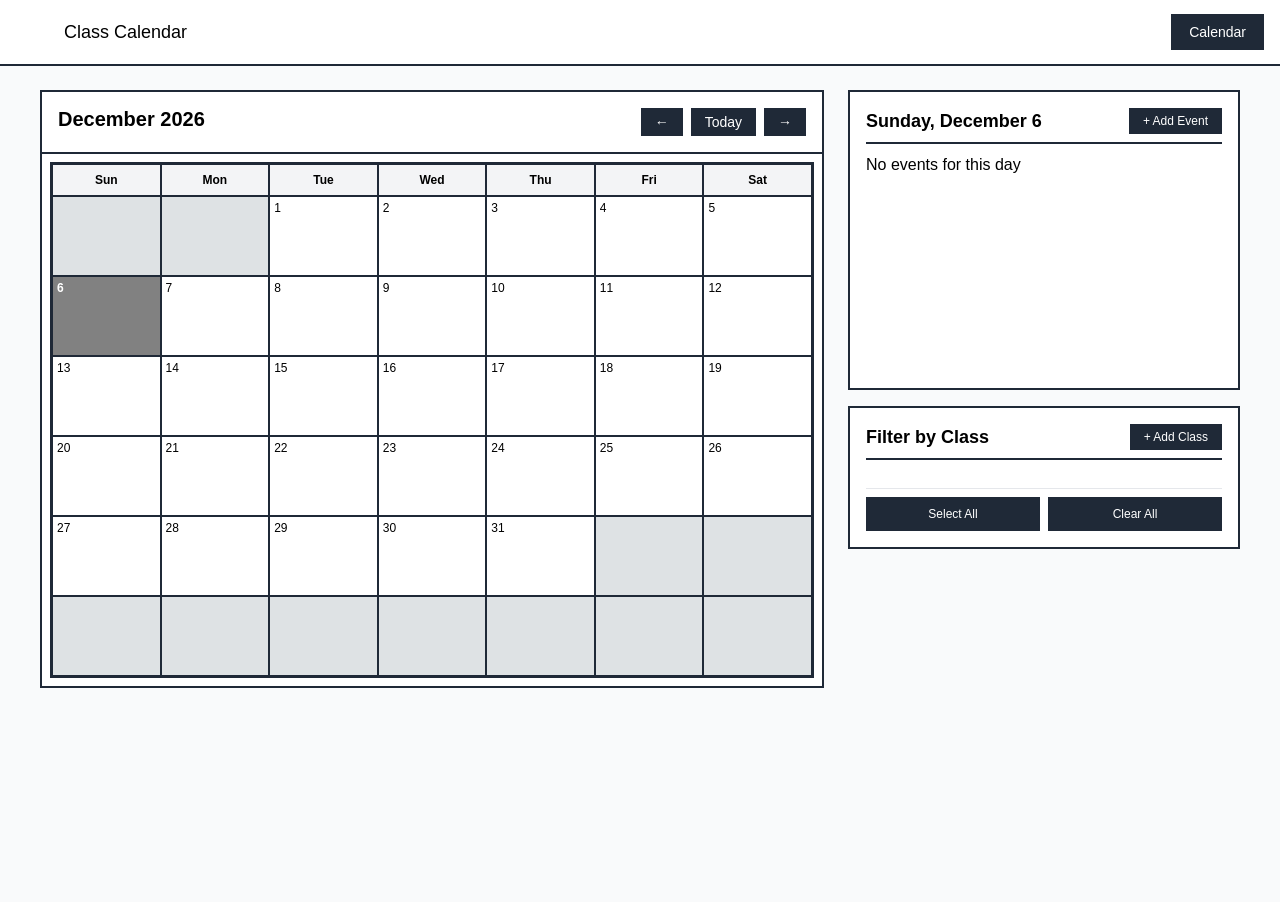
==== commit ee2026e9: "Removed other page buttons for simplicity" ====
--- a/index.html
+++ b/index.html
@@ -18,8 +18,8 @@
                     </div>
                     <div class="nav-buttons">
                         <button onclick="window.location.href='index.html'" class="nav-btn active">Calendar</button>
-                        <button onclick="window.location.href='today.html'" class="nav-btn">Today</button>
-                        <button onclick="window.location.href='assignments.html'" class="nav-btn">Assignments</button>
+                        <!--<button onclick="window.location.href='today.html'" class="nav-btn">Today</button>
+                        <button onclick="window.location.href='assignments.html'" class="nav-btn">Assignments</button>-->
                     </div>
                 </div>
             </div>
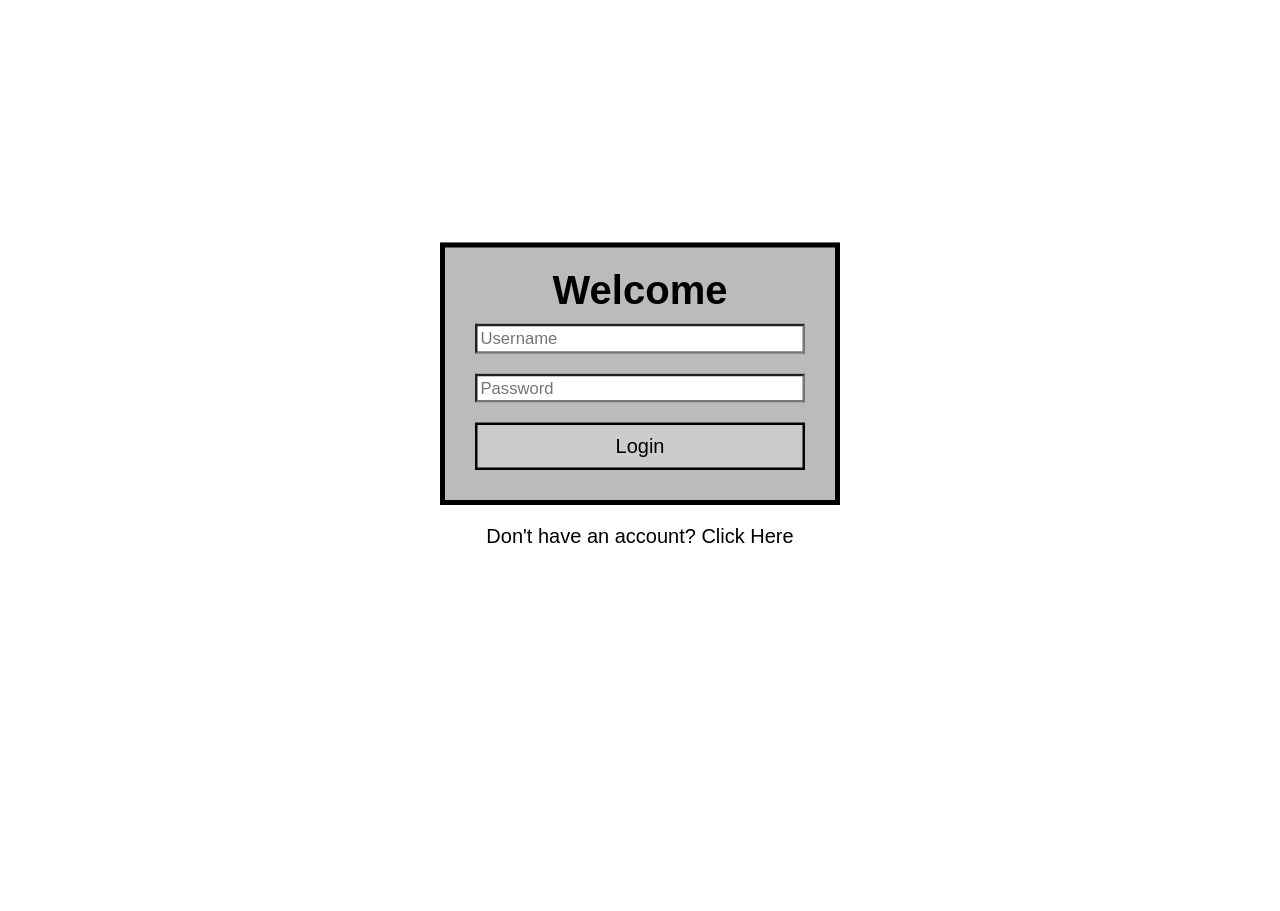
==== commit 480fd875: "login material, touch up on calander few, bug fix" ====
--- a/index.html
+++ b/index.html
@@ -5,198 +5,24 @@
         <meta name="viewport" content="width=device-width, initial-scale=1.0">
         <meta name="author" content="Dre Harm">
         <meta name="author" content="Ethan Larson">
-        <title>Class Calendar</title>
-        <link rel="stylesheet" href="styles.css">
+        <title>Log in to D2L Calander</title>
+        <link rel="stylesheet" href="./login/login.css">
+        <link rel="shortcut icon" type="image/x-icon" href="favicon.ico" />
     </head>
     <body>
-        <nav class="navbar">
-            <div class="container">
-                <div class="nav-content">
-                    <div class="logo-section">
-                        <div class="logo-box"></div>
-                        <span class="site-title">Class Calendar</span>
-                    </div>
-                    <div class="nav-buttons">
-                        <button onclick="window.location.href='index.html'" class="nav-btn active">Calendar</button>
-                        <!--<button onclick="window.location.href='today.html'" class="nav-btn">Today</button>
-                        <button onclick="window.location.href='assignments.html'" class="nav-btn">Assignments</button>-->
-                    </div>
+        <div class = "main">
+            <div class = "form">
+                <h2>Welcome</h2>
+                <div class = "username">
+                    <input id="inputUsername" type="text" placeholder="Username">
                 </div>
+                <div class = "password">
+                    <input id="inputPassword" type="password" placeholder="Password">
+                </div>
+                <button id="submitButton" onclick="submit()">Login</button>
             </div>
-        </nav>
-        <main class="main-content">
-            <div class="container">
-                <div class="grid-layout">
-                    <div class="calendar-section">
-                        <div class="calendar-box">
-                            <div class="calendar-header">
-                                <h2 id="month-year"></h2>
-                                <div class="calendar-controls">
-                                    <button class="control-btn" id="prevMonth">←</button>
-                                    <button class="control-btn" id="todayBtn">Today</button>
-                                    <button class="control-btn" id="nextMonth">→</button>
-                                </div>
-                            </div>
-                            <div class="calendar-body">
-                                <div class="calendar-grid" id="calendarGrid"></div>
-                            </div>
-                        </div>
-                    </div>
-                    <div class="right-panel">
-                        <div class="events-box">
-                            <div class="events-header">
-                                <h3 class="events-title" id="selectedDate">Select a day</h3>
-                                <button class="add-event-btn" id="addEventBtn">+ Add Event</button>
-                            </div>
-                            <div id="eventsList"></div>
-                        </div>
-                        <div class="classes-box">
-                            <div class="classes-header">
-                                <h3 class="classes-title">Filter by Class</h3>
-                                <button class="add-class-btn" id="addClassBtn">+ Add Class</button>
-                            </div>
-                            <div class="classes-list" id="classesList"></div>
-                            <div class="filter-actions">
-                                <button class="filter-btn" id="selectAllBtn">Select All</button>
-                                <button class="filter-btn" id="clearAllBtn">Clear All</button>
-                            </div>
-                        </div>
-                    </div>
-                </div>
-            </div>
-        </main>
-        <div id="eventModal" class="modal">
-            <div class="modal-content">
-                <div class="modal-header">
-                    <h3 id="eventModalTitle">Add Event</h3>
-                    <span class="close-btn">&times;</span>
-                </div>
-                <form id="eventForm">
-                    <div class="form-group">
-                        <label for="eventTitle">Title *</label>
-                        <input type="text" id="eventTitle" required>
-                    </div>
-                    <div class="form-group">
-                        <label for="eventType">Type</label>
-                        <select id="eventType">
-                            <option value="Assignment">Assignment</option>
-                            <option value="Discussion">Discussion</option>
-                            <option value="Quiz">Quiz</option>
-                            <option value="Exam">Exam</option>
-                            <option value="Meeting">Meeting</option>
-                            <option value="Lecture">Lecture</option>
-                            <option value="Task">Work</option>
-                            <option value="Other">Other</option>
-                        </select>
-                    </div>
-                    <div class="form-group">
-                        <label>Time</label>
-                        <div class="time-group">
-                            <div class="start-time-group">
-                                <select id="eventStartHour">
-                                    <option value="">Hour</option>
-                                    <option value="1">1</option>
-                                    <option value="2">2</option>
-                                    <option value="3">3</option>
-                                    <option value="4">4</option>
-                                    <option value="5">5</option>
-                                    <option value="6">6</option>
-                                    <option value="7">7</option>
-                                    <option value="8">8</option>
-                                    <option value="9">9</option>
-                                    <option value="10">10</option>
-                                    <option value="11">11</option>
-                                    <option value="12">12</option>
-                                </select>
-                                <select id="eventStartMinute">
-                                    <option value="">Min</option>
-                                    <option value="00">00</option>
-                                    <option value="15">15</option>
-                                    <option value="30">30</option>
-                                    <option value="45">45</option>
-                                </select>
-                                <select id="eventStartAmPm">
-                                    <option value="AM">AM</option>
-                                    <option value="PM">PM</option>
-                                </select>
-                            </div>
-                            <span class="time-sep">to</span>
-                            <div class="end-time-group">
-                                <select id="eventEndHour">
-                                    <option value="">Hour</option>
-                                    <option value="1">1</option>
-                                    <option value="2">2</option>
-                                    <option value="3">3</option>
-                                    <option value="4">4</option>
-                                    <option value="5">5</option>
-                                    <option value="6">6</option>
-                                    <option value="7">7</option>
-                                    <option value="8">8</option>
-                                    <option value="9">9</option>
-                                    <option value="10">10</option>
-                                    <option value="11">11</option>
-                                    <option value="12">12</option>
-                                </select>
-                                <select id="eventEndMinute">
-                                    <option value="">Min</option>
-                                    <option value="00">00</option>
-                                    <option value="15">15</option>
-                                    <option value="30">30</option>
-                                    <option value="45">45</option>
-                                </select>
-                                <select id="eventEndAmPm">
-                                    <option value="AM">AM</option>
-                                    <option value="PM">PM</option>
-                                </select>
-                            </div>
-                            <label class="no-end-time">
-                                <input style="width: 50%;" type="checkbox" id="noEndTime"> No end time
-                            </label>
-                        </div>
-                    </div>
-                    <div class="form-group">
-                        <label for="eventNote">Note</label>
-                        <textarea id="eventNote" rows="2" placeholder="Additional details..."></textarea>
-                    </div>
-                    <div class="form-group">
-                        <label for="eventClass">Class (Optional)</label>
-                        <select id="eventClass">
-                            <option value="">-- No Class --</option>
-                        </select>
-                    </div>
-                    <div class="form-actions">
-                        <button type="button" class="cancel-btn" id="cancelEventBtn">Cancel</button>
-                        <button type="submit" class="submit-btn">Save Event</button>
-                    </div>
-                </form>
-            </div>
+            <p id="switcher" onclick="swapper()">Don't have an account? Click Here</p>
         </div>
-        <div id="classModal" class="modal">
-            <div class="modal-content">
-                <div class="modal-header">
-                    <h3 id="classModalTitle">Add Class</h3>
-                    <span class="close-btn">&times;</span>
-                </div>
-                <form id="classForm">
-                    <div class="form-group">
-                        <label for="className">Class Name *</label>
-                        <input type="text" id="className" required placeholder="e.g., CS 444 - Senior Project">
-                    </div>
-                    <div class="form-group">
-                        <label for="classColor">Class Color</label>
-                        <input type="color" id="classColor" value="#3b82f6">
-                        <div class="color-preview">
-                            <span>Selected color: </span>
-                            <span class="color-sample" id="colorSample"></span>
-                        </div>
-                    </div>
-                    <div class="form-actions">
-                        <button type="button" class="cancel-btn" id="cancelClassBtn">Cancel</button>
-                        <button type="submit" class="submit-btn">Save Class</button>
-                    </div>
-                </form>
-            </div>
-        </div>
-        <script src="script.js"></script>
+        <script src="./login/login.js"></script>
     </body>
 </html>
--- a/login/login.css
+++ b/login/login.css
@@ -0,0 +1,89 @@
+*{
+    margin: 0;
+    padding: 0;
+    box-sizing: border-box;
+    background: white;
+    font-family: BlinkMacSystemFont, "Segoe UI", Roboto, sans-serif;
+}
+
+
+/* SCREEN */
+body{
+    display: flex;
+    align-items: center;
+    justify-content: center;
+    height: 90vh;
+    transform: scale(1.25);
+}
+
+/* MAIN BOX CONTAINS FORM AND SWITCHER */
+
+.main{
+    min-width: 320px;
+}
+
+#switcher{
+    margin-top: 2rem;
+    margin: 1rem;
+    text-align: center;
+}
+
+#switcher:hover{
+    cursor: pointer;
+    text-decoration: underline;
+}
+
+/* FORM BODY */
+.form{
+    padding: 1rem;
+    display: flex;
+    flex-direction: column;
+    border: 0.25rem solid black;
+    background-color:#BBBBBB;
+}
+
+
+/* FORM HEADER */
+h2{
+    background-color: inherit;
+    font-size: 2.0rem;
+    align-self: center;
+}
+
+/* LOGIN PASSOWRD */
+button{
+    margin: 0.5rem;
+    border-style: none;
+    background-color: #CCCCCC;
+    padding: 0.5rem;
+    font-size: 1rem;
+    border-style: solid;
+    border-color: black;
+}
+
+button:hover{
+    cursor: pointer;
+    background-color: white;
+}
+
+#error{
+    color: #BB3333;
+    text-align: center;
+    margin: 0.25rem;
+    background-color: unset;
+}
+/* INPUT SECTION FOR USERNAME AND PASSWORD */
+input:focus{
+    outline: 2px solid black;
+}
+
+input{
+    width: 100%;
+    padding: 0.15rem;
+}
+
+.username,
+.password{
+    background: unset;
+    margin: 0.5rem;
+}
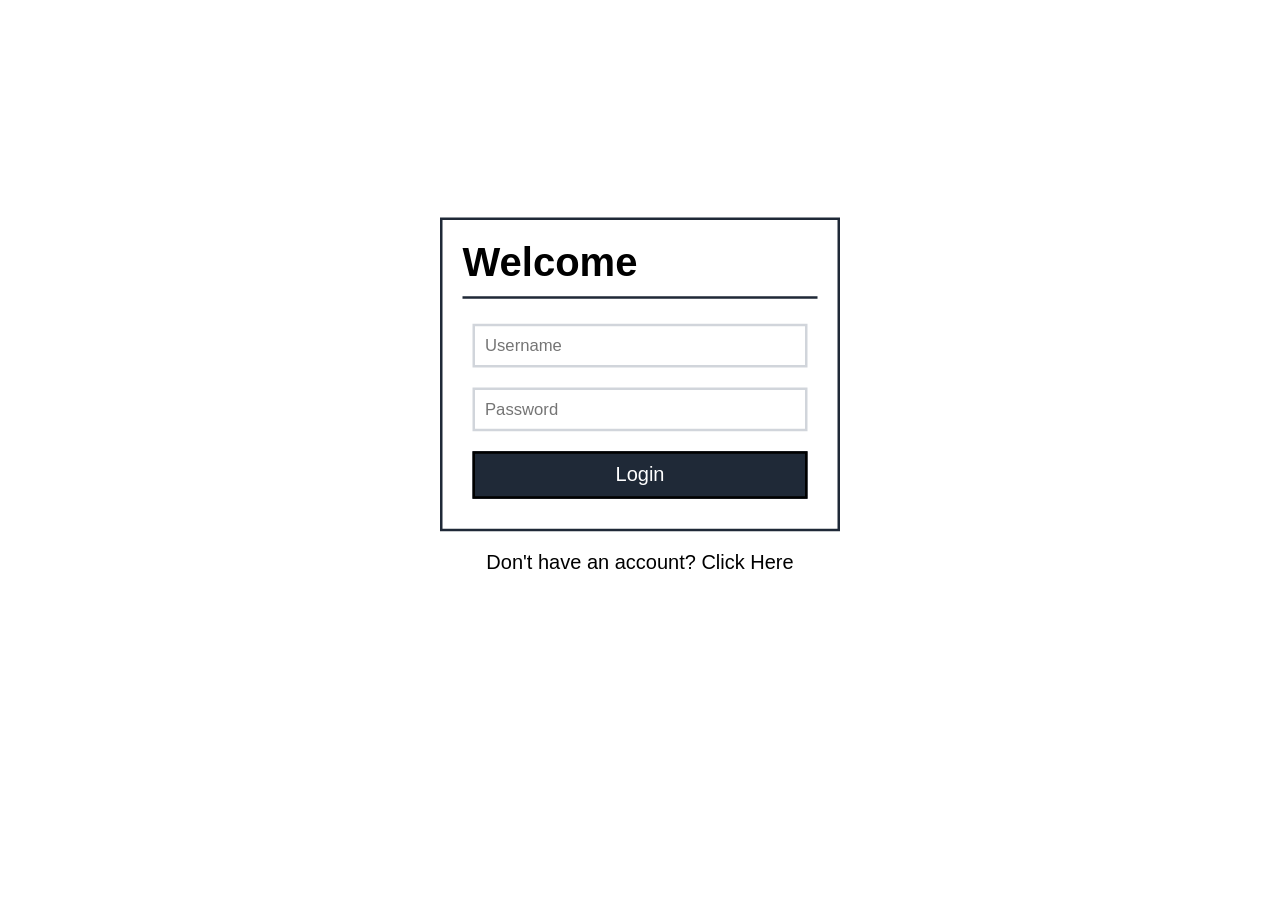
==== commit f5dec2e2: "added new theme ~ shine. Added enter to submit login request and other features." ====
--- a/index.html
+++ b/index.html
@@ -1,5 +1,5 @@
 <!DOCTYPE html>
-<html lang="en">
+<html lang="en" onkeydown="keyboardCheck(event)">
     <head>
         <meta charset="UTF-8">
         <meta name="viewport" content="width=device-width, initial-scale=1.0">
@@ -12,7 +12,7 @@
     <body>
         <div class = "main">
             <div class = "form">
-                <h2>Welcome</h2>
+                <h2 class="header">Welcome</h2>
                 <div class = "username">
                     <input id="inputUsername" type="text" placeholder="Username">
                 </div>
--- a/login/login.css
+++ b/login/login.css
@@ -6,7 +6,6 @@
     font-family: BlinkMacSystemFont, "Segoe UI", Roboto, sans-serif;
 }
 
-
 /* SCREEN */
 body{
     display: flex;
@@ -14,12 +13,22 @@
     justify-content: center;
     height: 90vh;
     transform: scale(1.25);
+    overflow: hidden;
 }
 
 /* MAIN BOX CONTAINS FORM AND SWITCHER */
 
 .main{
     min-width: 320px;
+}
+
+.header{
+    margin-bottom: 0.75rem;
+    border-bottom: 2px solid #1f2937;
+    padding-bottom: 0.5rem;
+    display: block;
+    width: 100%;
+    justify-content: center;
 }
 
 #switcher{
@@ -38,8 +47,8 @@
     padding: 1rem;
     display: flex;
     flex-direction: column;
-    border: 0.25rem solid black;
-    background-color:#BBBBBB;
+    border: 2px solid #1f2937;
+    
 }
 
 
@@ -54,16 +63,17 @@
 button{
     margin: 0.5rem;
     border-style: none;
-    background-color: #CCCCCC;
+    color: white;
+    background-color: #1f2937;
     padding: 0.5rem;
     font-size: 1rem;
     border-style: solid;
-    border-color: black;
+    border-color: 2px solid #1f2937;
 }
 
 button:hover{
     cursor: pointer;
-    background-color: white;
+    background-color: #36475f;
 }
 
 #error{
@@ -74,12 +84,14 @@
 }
 /* INPUT SECTION FOR USERNAME AND PASSWORD */
 input:focus{
-    outline: 2px solid black;
+    border-color: #1f2937;
+    outline: none;
 }
 
 input{
+    border: 2px solid #d1d5db;
     width: 100%;
-    padding: 0.15rem;
+    padding: 0.5rem;
 }
 
 .username,
